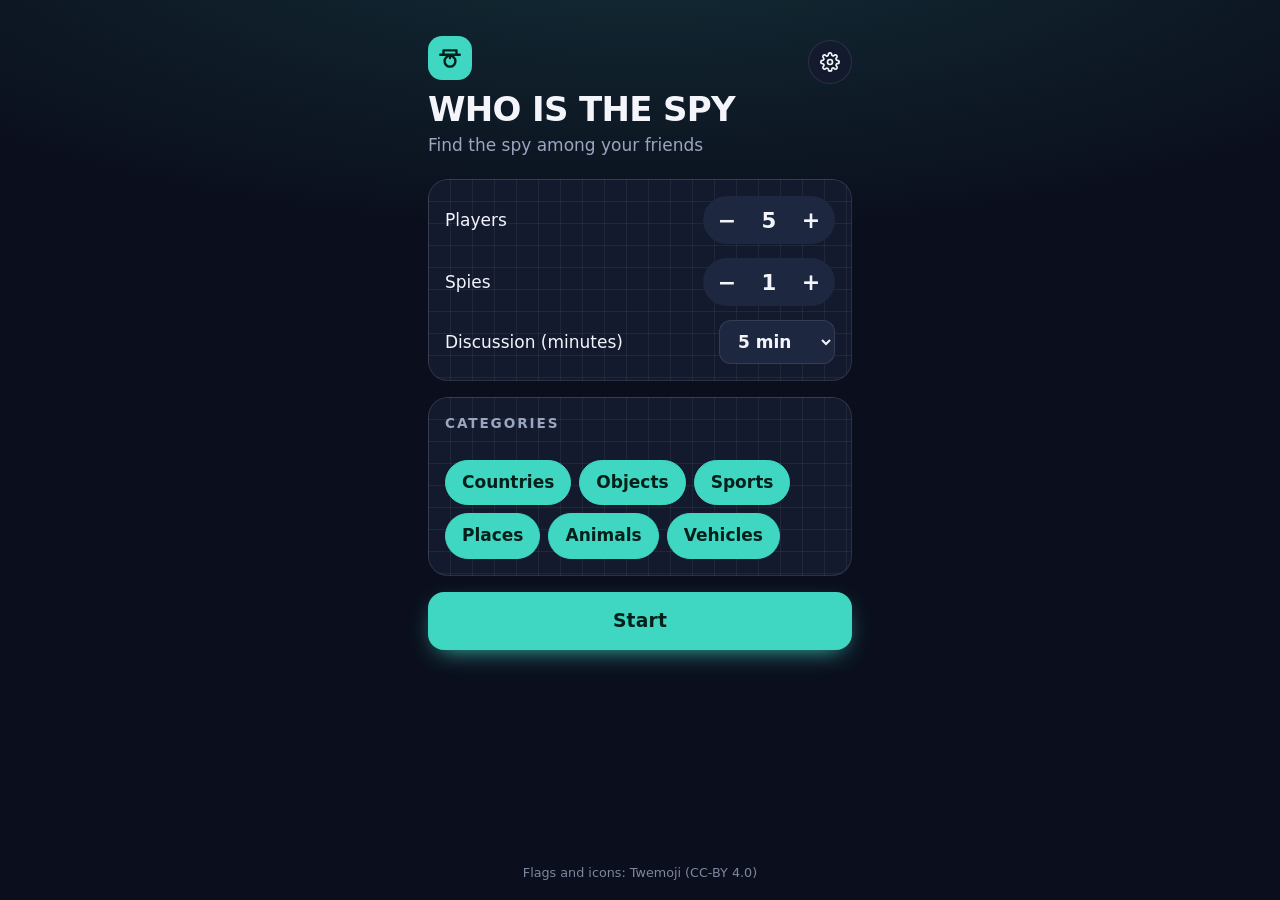
==== index.html @ 0201da8a "Premier commit : Who Is The Spy (PWA) Co-Authored-By: Claude Haiku 5.5 <noreply@anthropic.com> Claud" ====
<!DOCTYPE html>
<html lang="en">
<head>
  <meta charset="utf-8">
  <meta name="viewport" content="width=device-width, initial-scale=1, viewport-fit=cover">
  <meta name="theme-color" content="#0b0f1d" media="(prefers-color-scheme: dark)">
  <meta name="theme-color" content="#f4f1ea" media="(prefers-color-scheme: light)">
  <title>Who Is The Spy</title>
  <link rel="manifest" href="manifest.webmanifest">
  <link rel="icon" href="icons/icon-192.png" sizes="192x192">
  <link rel="apple-touch-icon" href="icons/apple-touch-icon.png">
  <link rel="stylesheet" href="style.css">
  <script>
    // Applique le thème enregistré avant l'affichage pour éviter un flash.
    (function () {
      try {
        var th = localStorage.getItem('wits-theme');
        if (th === 'light' || th === 'dark') document.documentElement.setAttribute('data-theme', th);
      } catch (e) {}
    })();
  </script>
</head>
<body>
<main class="app">

  <!-- Menu -->
  <section id="menu" class="screen active" aria-labelledby="menu-title">
    <header class="top">
      <div class="brand-mark" aria-hidden="true">
        <svg viewBox="0 0 24 24" fill="none" stroke="currentColor" stroke-width="2.2" stroke-linecap="round" stroke-linejoin="round"><path d="M3 9h18"/><path d="M6 9V5h12v4"/><circle cx="12" cy="15" r="5"/><path d="M12 12v0"/></svg>
      </div>
      <h1 id="menu-title" data-i="title">Who Is The Spy</h1>
      <p class="subtitle" data-i="subtitle"></p>
      <button class="icon-btn" id="btn-settings" data-i-aria="settings" aria-label="Settings">
        <svg viewBox="0 0 24 24" fill="none" stroke="currentColor" stroke-width="2" stroke-linecap="round"><circle cx="12" cy="12" r="3"/><path d="M19.4 15a1.7 1.7 0 0 0 .3 1.8l.1.1a2 2 0 1 1-2.8 2.8l-.1-.1a1.7 1.7 0 0 0-1.8-.3 1.7 1.7 0 0 0-1 1.5V21a2 2 0 1 1-4 0v-.1a1.7 1.7 0 0 0-1.1-1.5 1.7 1.7 0 0 0-1.8.3l-.1.1a2 2 0 1 1-2.8-2.8l.1-.1a1.7 1.7 0 0 0 .3-1.8 1.7 1.7 0 0 0-1.5-1H3a2 2 0 1 1 0-4h.1a1.7 1.7 0 0 0 1.5-1.1 1.7 1.7 0 0 0-.3-1.8l-.1-.1a2 2 0 1 1 2.8-2.8l.1.1a1.7 1.7 0 0 0 1.8.3H9a1.7 1.7 0 0 0 1-1.5V3a2 2 0 1 1 4 0v.1a1.7 1.7 0 0 0 1 1.5 1.7 1.7 0 0 0 1.8-.3l.1-.1a2 2 0 1 1 2.8 2.8l-.1.1a1.7 1.7 0 0 0-.3 1.8V9a1.7 1.7 0 0 0 1.5 1H21a2 2 0 1 1 0 4h-.1a1.7 1.7 0 0 0-1.5 1z"/></svg>
      </button>
    </header>

    <div class="card">
      <label class="field">
        <span data-i="players"></span>
        <span class="stepper">
          <button type="button" id="players-minus" aria-label="-">−</button>
          <output id="players-val">5</output>
          <button type="button" id="players-plus" aria-label="+">+</button>
        </span>
      </label>
      <label class="field">
        <span data-i="spies"></span>
        <span class="stepper">
          <button type="button" id="spies-minus" aria-label="-">−</button>
          <output id="spies-val">1</output>
          <button type="button" id="spies-plus" aria-label="+">+</button>
        </span>
      </label>
      <label class="field">
        <span data-i="timer"></span>
        <select id="timer-select" aria-label="timer"></select>
      </label>
    </div>

    <div class="card">
      <h2 data-i="categories"></h2>
      <div id="categories" class="chips"></div>
    </div>

    <p id="menu-error" class="error" role="alert" hidden></p>
    <button class="primary big" id="btn-start" data-i="start"></button>
    <p class="credits" data-i="credits"></p>
  </section>

  <!-- Distribution des cartes, un joueur à la fois -->
  <section id="reveal" class="screen" aria-live="polite">
    <div class="center">
      <p class="pass-msg" id="reveal-pass"></p>
      <div class="flip" id="flip">
        <div class="flip-inner">
          <button class="viewfinder face front" id="btn-show"></button>
          <div class="secret-card face back" id="secret-card">
            <p class="secret-label" id="secret-label"></p>
            <p class="secret-word" id="secret-word"></p>
            <p class="secret-hint" id="secret-hint"></p>
          </div>
        </div>
      </div>
      <button class="secondary big" id="btn-hide" hidden></button>
    </div>
  </section>

  <!-- Discussion -->
  <section id="discuss" class="screen">
    <div class="center">
      <p data-i="discuss"></p>
      <p class="timer" id="timer-display" aria-live="off">00:00</p>
      <p class="label" data-i="timeLeft"></p>
      <button class="primary big" id="btn-to-vote" data-i="toVote"></button>
    </div>
  </section>

  <!-- Vote -->
  <section id="vote" class="screen">
    <h2 class="center-title" data-i="voteTitle"></h2>
    <ul id="vote-list" class="list"></ul>
  </section>

  <!-- Résultat -->
  <section id="result" class="screen">
    <div class="center">
      <div class="result-banner" id="result-banner">
        <p class="result-title" id="result-title"></p>
        <p id="result-detail"></p>
      </div>
      <div class="reveal-row"><p class="k" id="result-word-k"></p><p class="v" id="result-word"></p></div>
      <div class="reveal-row"><p class="k" id="result-spies-k"></p><p class="v" id="result-spies"></p></div>
      <button class="primary big" id="btn-again"></button>
      <button class="secondary big" id="btn-menu-result"></button>
    </div>
  </section>

  <!-- Réglages -->
  <dialog id="settings-dialog" aria-labelledby="settings-title">
    <h2 id="settings-title" data-i="settings"></h2>
    <label class="field">
      <span data-i="language"></span>
      <select id="lang-select">
        <option value="fr">Français</option>
        <option value="en">English</option>
        <option value="es">Español</option>
        <option value="ar">العربية</option>
      </select>
    </label>
    <label class="field">
      <span data-i="theme"></span>
      <select id="theme-select">
        <option value="auto" data-i="themeAuto"></option>
        <option value="light" data-i="themeLight"></option>
        <option value="dark" data-i="themeDark"></option>
      </select>
    </label>
    <label class="field">
      <span data-i="sound"></span>
      <input type="checkbox" id="sound-toggle">
    </label>
    <label class="field">
      <span data-i="vibration"></span>
      <input type="checkbox" id="vibe-toggle">
    </label>
    <button class="primary" id="btn-close-settings" data-i="close"></button>
  </dialog>

</main>
<script src="i18n.js"></script>
<script src="words.js"></script>
<script src="app.js"></script>
</body>
</html>
---- style.css ----
/* Who Is The Spy : thème « nuit d'espion ».
   Sombre par défaut, accent ambre, cartes en verre, grands boutons. */
:root {
  --ink: #0b0f1d;          /* fond */
  --ink-2: #131a2e;        /* surfaces */
  --ink-3: #1d2740;        /* surfaces élevées */
  --line: rgba(255, 255, 255, 0.10);
  --grid: rgba(255, 255, 255, 0.055);
  --text: #f3f5fb;
  --muted: #9aa5bf;
  --accent: #3fd6c2;        /* accent principal */
  --accent-ink: #04201b;
  --teal: #3fd6c2;         /* agents */
  --red: #ff5d6c;          /* espion */
  --radius: 20px;
  --font: system-ui, -apple-system, "Segoe UI", Roboto, "Noto Sans", "Helvetica Neue", Arial, sans-serif;
  --font-ar: "Noto Naskh Arabic", "Segoe UI", Tahoma, Arial, sans-serif;
}

/* Thème clair explicitement demandé */
:root[data-theme="light"] {
  --ink: #f4f1ea;
  --ink-2: #ffffff;
  --ink-3: #efe9dc;
  --line: rgba(20, 24, 40, 0.12);
  --grid: rgba(20, 24, 40, 0.06);
  --text: #141828;
  --muted: #5d6679;
  --accent: #0f9e8c;
  --accent-ink: #04201b;
  --teal: #0f9e8c;
  --red: #d63a4b;
}

/* Thème automatique : clair seulement si le système le demande */
@media (prefers-color-scheme: light) {
  :root:not([data-theme="dark"]) {
    --ink: #f4f1ea;
    --ink-2: #ffffff;
    --ink-3: #efe9dc;
    --line: rgba(20, 24, 40, 0.12);
    --grid: rgba(20, 24, 40, 0.06);
    --text: #141828;
    --muted: #5d6679;
    --accent: #0f9e8c;
    --teal: #0f9e8c;
    --red: #d63a4b;
  }
}

* { box-sizing: border-box; }

html, body {
  margin: 0;
  min-height: 100%;
  background:
    radial-gradient(120% 60% at 50% -10%, color-mix(in srgb, var(--accent) 16%, transparent), transparent 60%),
    var(--ink);
  color: var(--text);
  font-family: var(--font);
  font-size: 17px;
  line-height: 1.4;
  -webkit-tap-highlight-color: transparent;
}

:lang(ar) { font-family: var(--font-ar); }

.app {
  max-width: 460px;
  min-height: 100vh;
  min-height: 100dvh;
  margin: 0 auto;
  padding: calc(18px + env(safe-area-inset-top)) calc(18px + env(safe-area-inset-right)) calc(18px + env(safe-area-inset-bottom)) calc(18px + env(safe-area-inset-left));
  display: flex;
  flex-direction: column;
  gap: 16px;
}

.screen { display: none; flex-direction: column; gap: 16px; flex: 1; }
.screen.active { display: flex; animation: rise .28s cubic-bezier(.2,.7,.2,1); }
@keyframes rise { from { opacity: 0; transform: translateY(8px); } to { opacity: 1; transform: none; } }
@media (prefers-reduced-motion: reduce) { .screen.active { animation: none; } }

h1 {
  font-size: 2rem;
  font-weight: 900;
  letter-spacing: -0.02em;
  line-height: 1.05;
  margin: 0;
  text-transform: uppercase;
}
h2 {
  font-size: 0.8rem;
  font-weight: 700;
  letter-spacing: 0.14em;
  text-transform: uppercase;
  color: var(--muted);
  margin: 0 0 12px;
}

/* En-tête du menu */
.top {
  position: relative;
  display: flex;
  flex-direction: column;
  align-items: flex-start;
  gap: 6px;
  padding: 18px 0 6px;
}
.brand-mark {
  width: 44px; height: 44px; border-radius: 14px;
  background: var(--accent); color: var(--accent-ink);
  display: grid; place-items: center; margin-bottom: 6px;
}
.brand-mark svg { width: 26px; height: 26px; }
.subtitle { margin: 0; color: var(--muted); font-size: 1rem; }
.icon-btn {
  position: absolute;
  inset-block-start: 22px;
  inset-inline-end: 0;
  width: 44px; height: 44px;
  border-radius: 50%;
  border: 1px solid var(--line);
  background: var(--ink-2);
  color: var(--text);
  display: grid; place-items: center;
  cursor: pointer;
}
.icon-btn svg { width: 20px; height: 20px; }

/* Cartes */
.card {
  background: var(--ink-2);
  border: 1px solid var(--line);
  border-radius: var(--radius);
  padding: 16px;
  display: flex;
  flex-direction: column;
  gap: 14px;
}

.field {
  display: flex;
  justify-content: space-between;
  align-items: center;
  gap: 12px;
  font-weight: 500;
}

/* Compteurs ronds */
.stepper {
  display: inline-flex; align-items: center; gap: 4px;
  background: var(--ink-3);
  border-radius: 999px;
  padding: 4px;
}
.stepper button {
  width: 40px; height: 40px; border-radius: 50%;
  border: 0; background: transparent; color: var(--text);
  font: inherit; font-size: 1.3rem; font-weight: 600; cursor: pointer;
}
.stepper button:active { background: var(--line); }
.stepper output {
  min-width: 36px; text-align: center;
  font-size: 1.25rem; font-weight: 800; font-variant-numeric: tabular-nums;
}

select {
  font: inherit; font-weight: 600;
  padding: 10px 14px; border-radius: 12px;
  border: 1px solid var(--line); background: var(--ink-3); color: var(--text);
}
input[type="checkbox"] { width: 24px; height: 24px; accent-color: var(--accent); }

/* Catégories : puces à contour, actives en ambre */
.chips { display: flex; flex-wrap: wrap; gap: 8px; }
.chip {
  padding: 10px 16px; border-radius: 999px;
  border: 1.5px solid var(--line);
  background: transparent; color: var(--muted);
  font: inherit; font-weight: 600; cursor: pointer;
  transition: background .15s, color .15s, border-color .15s;
}
.chip[aria-pressed="true"] {
  background: var(--accent); color: var(--accent-ink); border-color: var(--accent);
}

/* Boutons */
button.primary, button.secondary {
  font: inherit; font-weight: 800; letter-spacing: 0.01em;
  border-radius: 16px;
  border: 0;
  padding: 16px 18px;
  min-height: 56px;
  cursor: pointer;
  transition: transform .08s, filter .15s;
}
button.primary { background: var(--accent); color: var(--accent-ink); box-shadow: 0 8px 24px -10px var(--accent); }
button.secondary { background: var(--ink-3); color: var(--text); border: 1px solid var(--line); }
button.primary:active, button.secondary:active { transform: scale(.98); }
button.primary:hover { filter: brightness(1.05); }
button.big { width: 100%; font-size: 1.1rem; }
button:focus-visible { outline: 3px solid var(--teal); outline-offset: 3px; }

.center {
  flex: 1;
  display: flex; flex-direction: column; align-items: center; justify-content: center;
  gap: 18px; text-align: center;
  padding: 8px 0;
}
.center-title { text-align: start; font-size: 1.6rem; font-weight: 900; margin: 6px 0 2px; text-transform: uppercase; letter-spacing: -0.01em; }

/* Passage de téléphone */
.pass-msg {
  font-size: 1.05rem; color: var(--muted); margin: 0;
}
.pass-msg strong { display: block; color: var(--text); font-size: 2.6rem; font-weight: 900; line-height: 1; margin-top: 8px; }

/* Carte secrète : style dossier classé */
.secret-card {
  width: 100%;
  background: linear-gradient(160deg, var(--ink-3), var(--ink-2));
  border: 1px solid var(--line);
  border-top: 4px solid var(--teal);
  border-radius: var(--radius);
  padding: 30px 18px;
  box-shadow: 0 20px 50px -30px #000;
}
.secret-card.spy-card { border-top-color: var(--line); }
.secret-label {
  margin: 0; color: var(--muted);
  font-size: 0.8rem; font-weight: 700; letter-spacing: 0.14em; text-transform: uppercase;
}
.secret-word {
  font-size: 2.2rem; font-weight: 900; letter-spacing: -0.02em;
  margin: 12px 0 8px; word-break: break-word; line-height: 1.1;
}
.secret-word.spy { color: var(--text); display: block; font-size: 1.85rem; }
.secret-word .mini { display: inline-block; width: 0.9em; height: 0.9em; vertical-align: -0.1em; margin-inline-end: 8px; color: var(--accent); }
.secret-hint { margin: 0; color: var(--muted); }

/* Minuteur de discussion */
.timer {
  font-size: 4.4rem; font-weight: 900; letter-spacing: -0.04em;
  font-variant-numeric: tabular-nums; margin: 0; line-height: 1;
  color: var(--accent);
}
.label { color: var(--muted); margin: 0; font-size: 0.85rem; font-weight: 700; letter-spacing: 0.14em; text-transform: uppercase; }

/* Vote */
.list { list-style: none; padding: 0; margin: 0; display: flex; flex-direction: column; gap: 10px; }
.list li {
  display: flex; justify-content: space-between; align-items: center; gap: 12px;
  background: var(--ink-2); border: 1px solid var(--line);
  border-radius: 18px; padding: 10px 10px 10px 12px;
}
.avatar {
  width: 42px; height: 42px; border-radius: 50%;
  background: var(--ink-3); border: 1px solid var(--line);
  display: grid; place-items: center; font-weight: 900;
  font-variant-numeric: tabular-nums; flex: none;
}
.list .who { display: flex; align-items: center; gap: 12px; font-weight: 700; }
.list li button.secondary { min-height: 44px; padding: 10px 16px; font-size: 0.95rem; color: var(--red); border-color: color-mix(in srgb, var(--red) 40%, transparent); }

/* Résultat */
.result-banner {
  width: 100%;
  border-radius: var(--radius);
  padding: 28px 18px;
  background: var(--ink-3);
  border: 1px solid var(--line);
}
.result-banner.agents { background: linear-gradient(160deg, color-mix(in srgb, var(--teal) 28%, var(--ink-2)), var(--ink-2)); }
.result-banner.spies { background: linear-gradient(160deg, color-mix(in srgb, var(--red) 28%, var(--ink-2)), var(--ink-2)); }
.result-title { font-size: 2rem; font-weight: 900; margin: 0; letter-spacing: -0.02em; line-height: 1.05; }
#result-detail { color: var(--muted); margin: 10px 0 0; }
.reveal-row { width: 100%; background: var(--ink-2); border: 1px solid var(--line); border-radius: var(--radius); padding: 14px 16px; }
.reveal-row .k { color: var(--muted); font-size: 0.75rem; font-weight: 700; letter-spacing: 0.14em; text-transform: uppercase; margin: 0 0 4px; }
.reveal-row .v { margin: 0; font-weight: 800; font-size: 1.15rem; }

.error { color: var(--red); margin: 0; font-weight: 600; }
.credits { color: var(--muted); font-size: 0.75rem; text-align: center; margin: auto 0 0; opacity: .8; }

/* Réglages */
dialog {
  width: min(92vw, 420px);
  border: 1px solid var(--line);
  border-radius: 24px;
  background: var(--ink-2);
  color: var(--text);
  padding: 22px;
  flex-direction: column; gap: 14px;
  box-shadow: 0 30px 80px -20px #000;
}
dialog:not([open]) { display: none; }
dialog[open] { display: flex; }
dialog::backdrop { background: rgba(4, 6, 14, 0.6); backdrop-filter: blur(3px); }
dialog h2 { margin: 0 0 6px; color: var(--text); font-size: 1.2rem; letter-spacing: -0.01em; text-transform: uppercase; }
dialog .field { align-items: center; }

[dir="rtl"] .icon-btn { inset-inline-end: auto; inset-inline-start: 0; }
[dir="rtl"] .center-title { text-align: end; }
[dir="rtl"] .top { align-items: flex-end; }

/* Quadrillage « papier millimétré » sur les cartes */
.card,
.list li,
.reveal-row,
.result-banner,
dialog,
.secret-card {
  background-image:
    linear-gradient(var(--grid) 1px, transparent 1px),
    linear-gradient(90deg, var(--grid) 1px, transparent 1px);
  background-size: 22px 22px;
  background-position: -1px -1px;
}
.card, .list li, .reveal-row, dialog { background-color: var(--ink-2); }
.result-banner { background-color: var(--ink-3); }
.result-banner.agents {
  background-image:
    linear-gradient(var(--grid) 1px, transparent 1px),
    linear-gradient(90deg, var(--grid) 1px, transparent 1px),
    linear-gradient(160deg, color-mix(in srgb, var(--teal) 28%, var(--ink-2)), var(--ink-2));
  background-size: 22px 22px, 22px 22px, 100% 100%;
}
.result-banner.spies {
  background-image:
    linear-gradient(var(--grid) 1px, transparent 1px),
    linear-gradient(90deg, var(--grid) 1px, transparent 1px),
    linear-gradient(160deg, color-mix(in srgb, var(--red) 28%, var(--ink-2)), var(--ink-2));
  background-size: 22px 22px, 22px 22px, 100% 100%;
}
.secret-card {
  background-image:
    linear-gradient(var(--grid) 1px, transparent 1px),
    linear-gradient(90deg, var(--grid) 1px, transparent 1px),
    linear-gradient(160deg, var(--ink-3), var(--ink-2));
  background-size: 22px 22px, 22px 22px, 100% 100%;
}

/* Cadre de visée : l'œil avant de voir sa carte */
.viewfinder {
  width: 100%;
  min-height: 190px;
  border: 0;
  border-radius: 22px;
  background:
    linear-gradient(var(--accent), var(--accent)) left 16px top 16px / 30px 3px no-repeat,
    linear-gradient(var(--accent), var(--accent)) left 16px top 16px / 3px 30px no-repeat,
    linear-gradient(var(--accent), var(--accent)) right 16px top 16px / 30px 3px no-repeat,
    linear-gradient(var(--accent), var(--accent)) right 16px top 16px / 3px 30px no-repeat,
    linear-gradient(var(--accent), var(--accent)) left 16px bottom 16px / 30px 3px no-repeat,
    linear-gradient(var(--accent), var(--accent)) left 16px bottom 16px / 3px 30px no-repeat,
    linear-gradient(var(--accent), var(--accent)) right 16px bottom 16px / 30px 3px no-repeat,
    linear-gradient(var(--accent), var(--accent)) right 16px bottom 16px / 3px 30px no-repeat,
    var(--ink-2);
  color: var(--accent);
  display: flex; flex-direction: column; align-items: center; justify-content: center; gap: 14px;
  font: inherit; font-weight: 800; font-size: 1.05rem; cursor: pointer;
  padding: 28px 18px;
  transition: transform .08s, filter .15s;
}
.viewfinder svg { width: 104px; height: 104px; }
.viewfinder span { color: var(--text); }
.viewfinder:active { transform: scale(.98); }
.viewfinder:focus-visible { outline: 3px solid var(--red); outline-offset: 4px; }

/* Retournement de la carte : face avant (œil) / face arrière (mot) */
.flip { perspective: 1200px; position: relative; width: 100%; min-height: 300px; }
.flip-inner {
  position: relative; width: 100%; height: 100%; min-height: 300px;
  transform-style: preserve-3d;
  transition: transform .6s cubic-bezier(.2, .7, .2, 1);
}
.flip.flipped .flip-inner { transform: rotateY(180deg); }
.flip .face {
  position: absolute; inset: 0;
  backface-visibility: hidden; -webkit-backface-visibility: hidden;
}
.flip .back { transform: rotateY(180deg); display: flex; flex-direction: column; justify-content: center; }
.flip .front { min-height: 0; height: 100%; }
@media (prefers-reduced-motion: reduce) { .flip-inner { transition: none; } }

/* Écran de passage : bloc remonté vers le haut */
#reveal .center { justify-content: flex-start; padding-top: 3vh; }
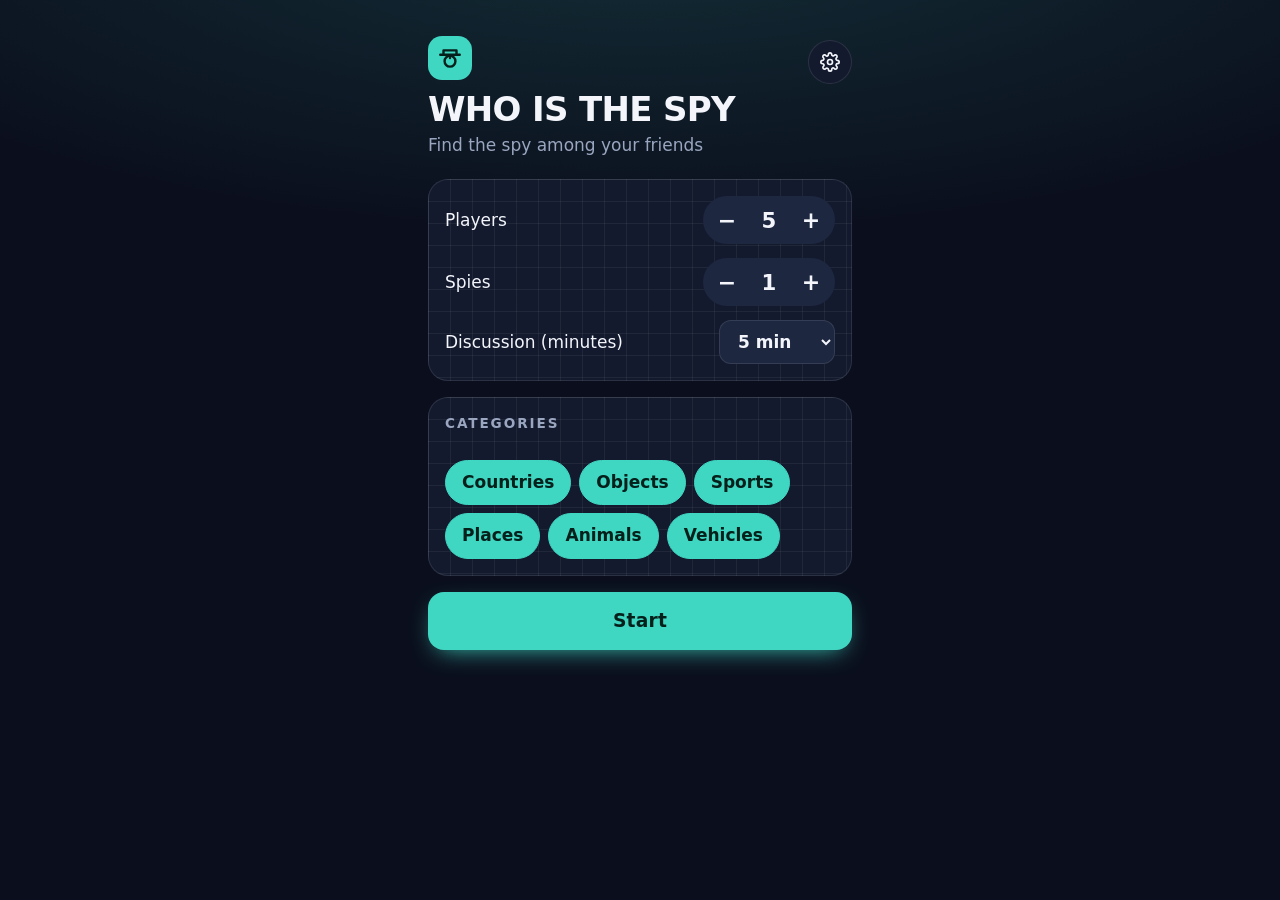
==== commit 38859f9d: "Retire la mention Twemoji (aucun drapeau utilisé) de l'app et de la confidentialité Co-Authored-By: " ====
--- a/index.html
+++ b/index.html
@@ -66,7 +66,6 @@
 
     <p id="menu-error" class="error" role="alert" hidden></p>
     <button class="primary big" id="btn-start" data-i="start"></button>
-    <p class="credits" data-i="credits"></p>
   </section>
 
   <!-- Distribution des cartes, un joueur à la fois -->
